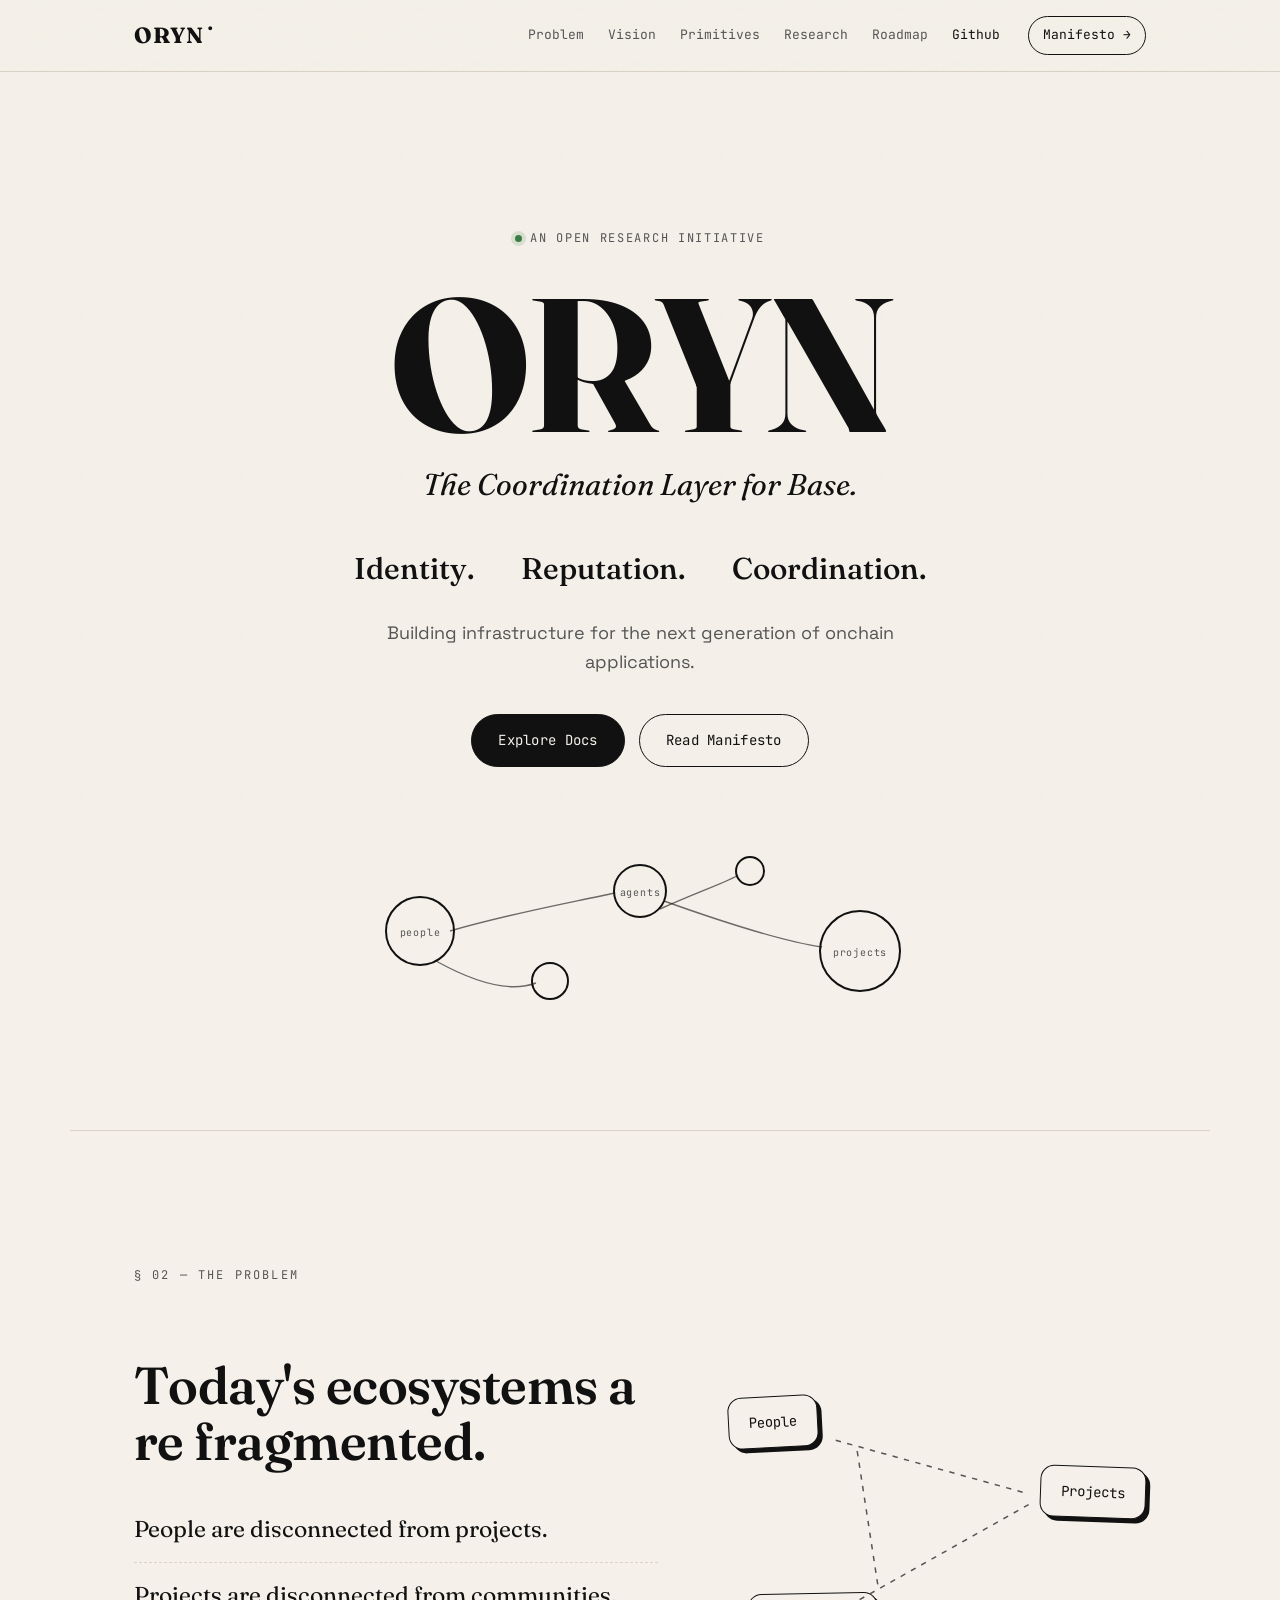
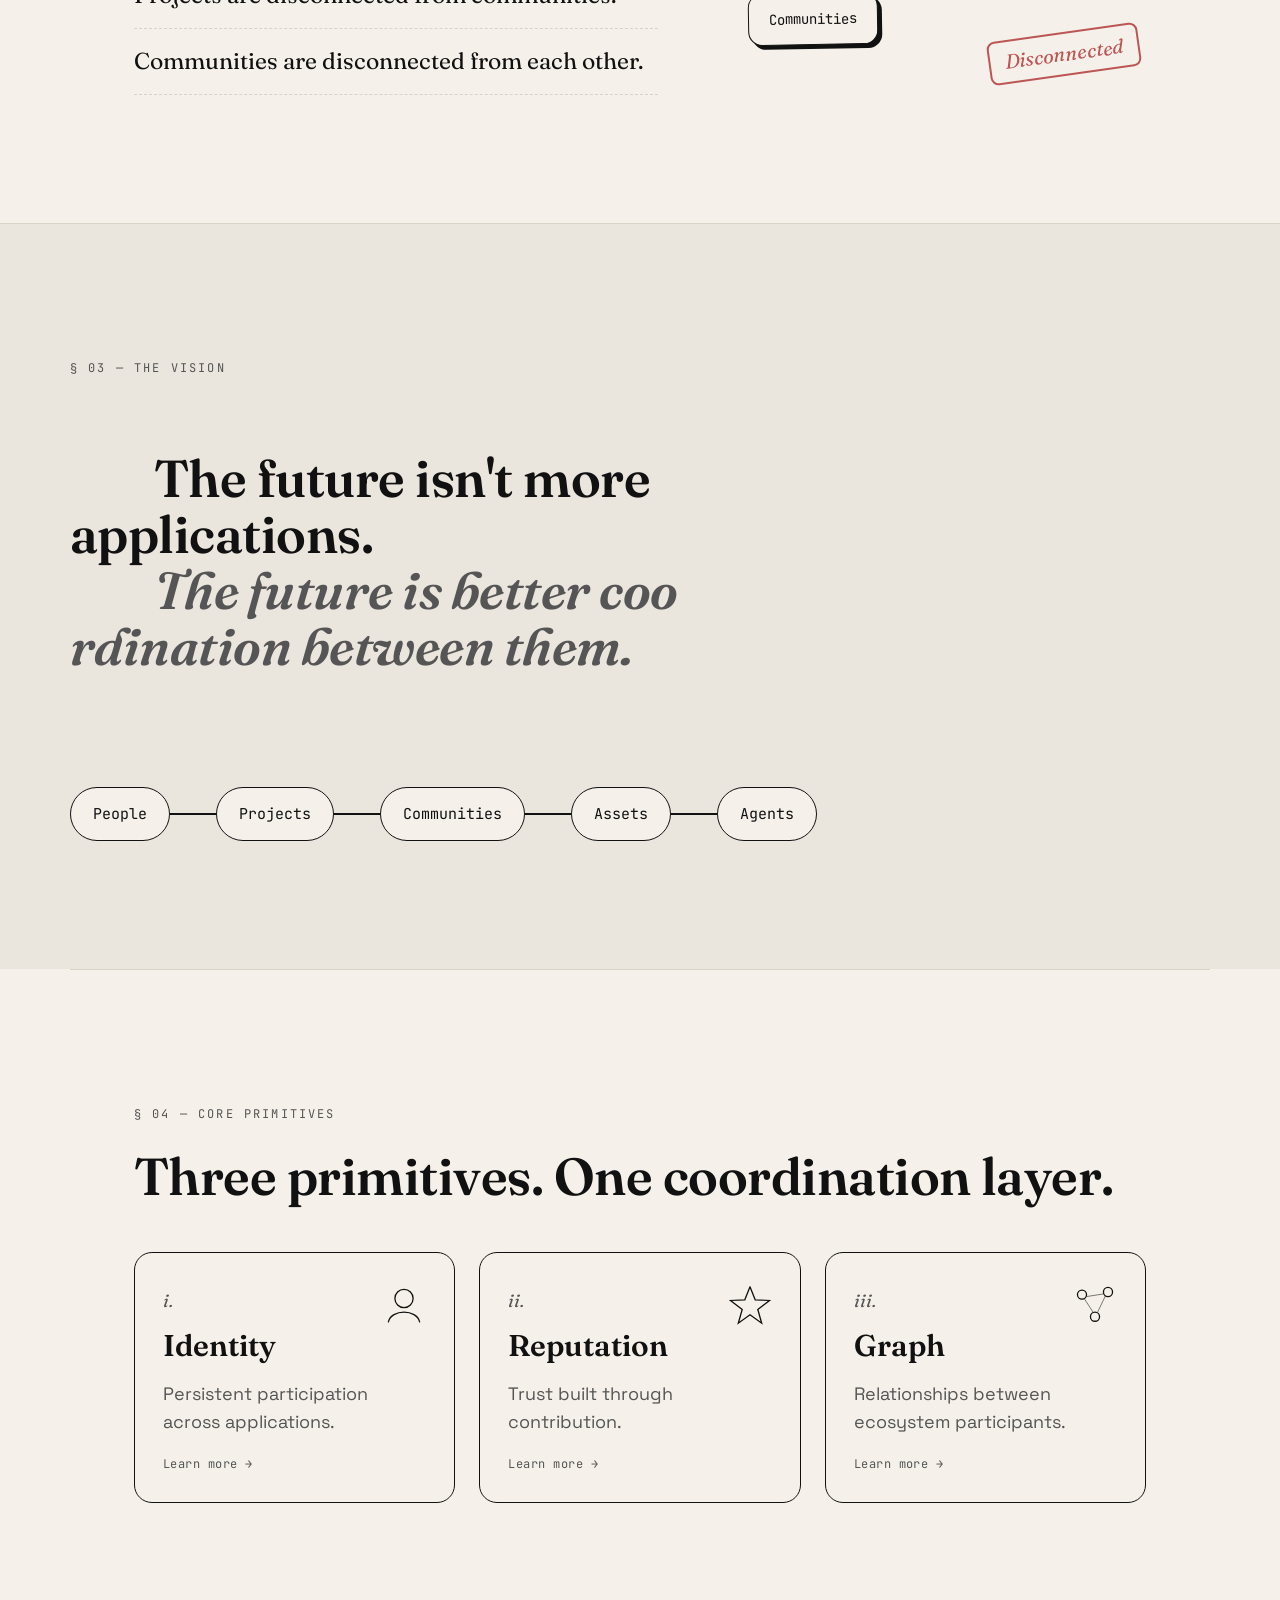
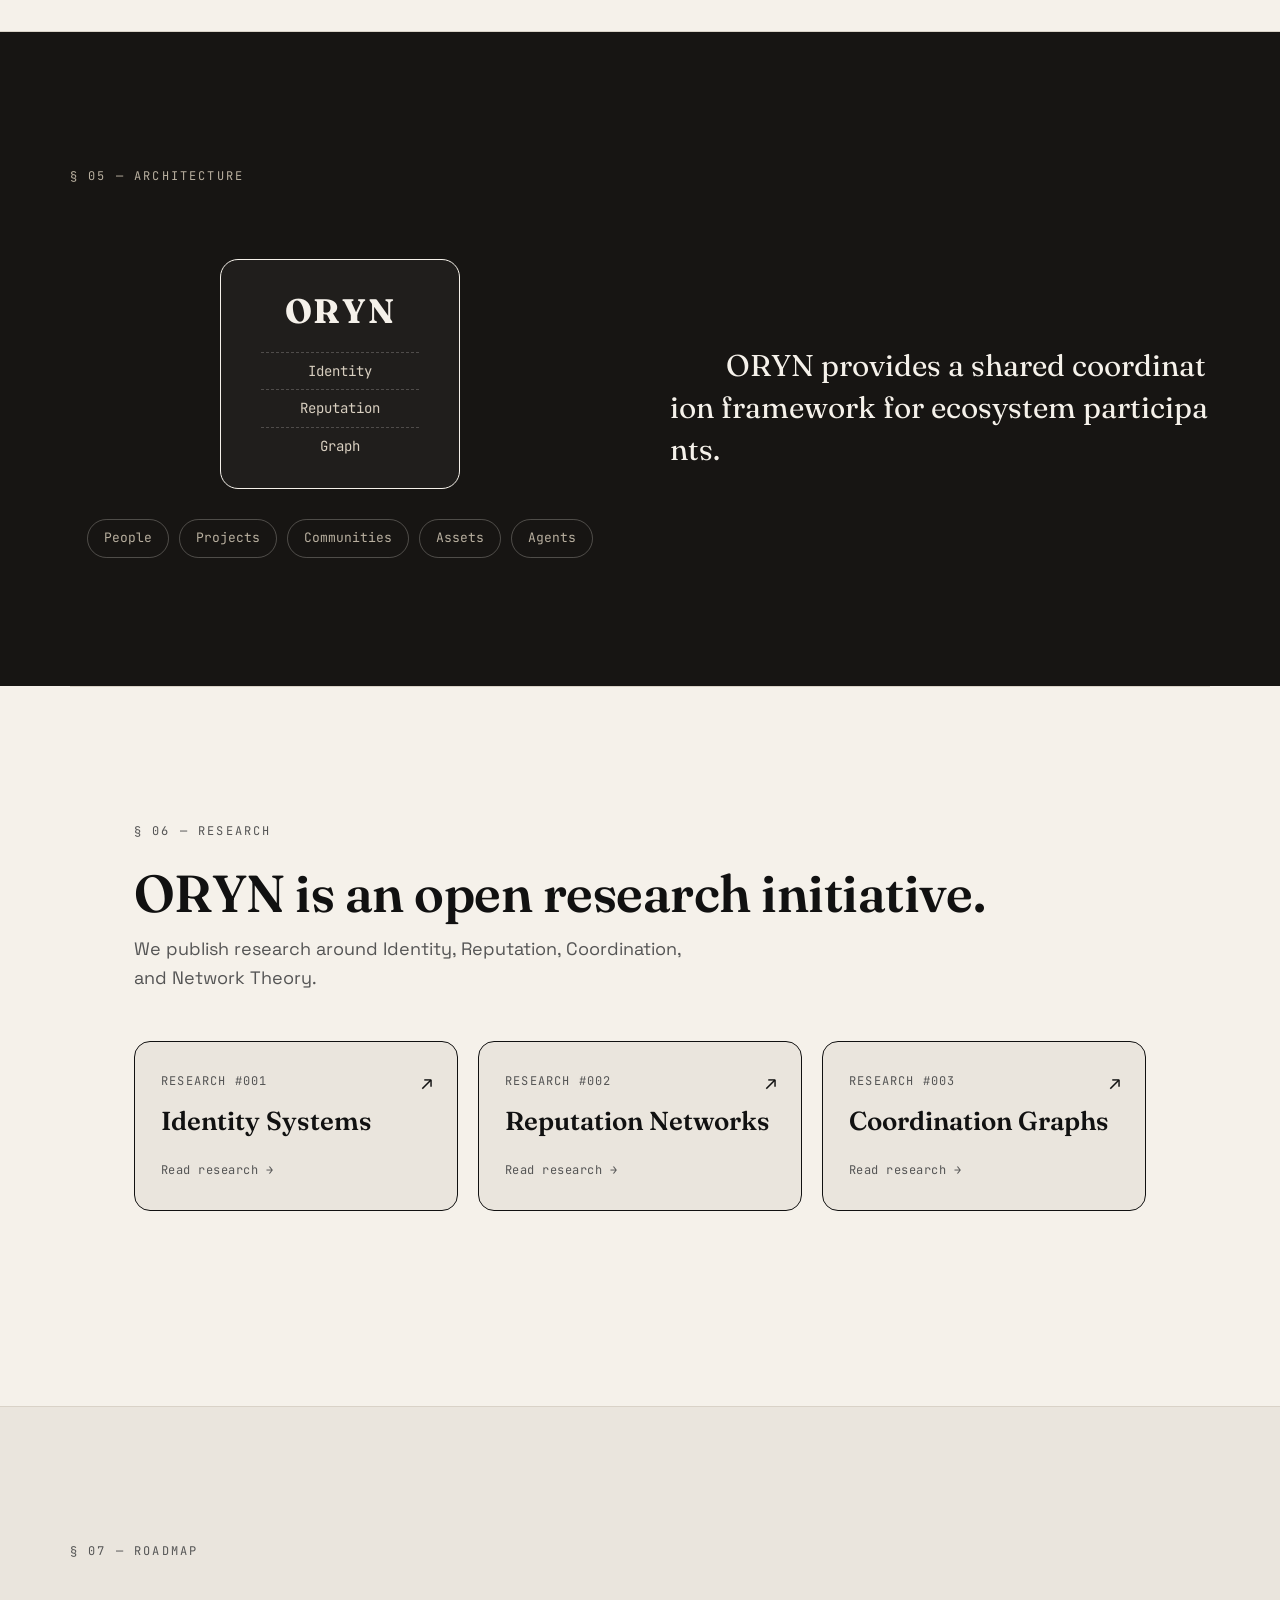
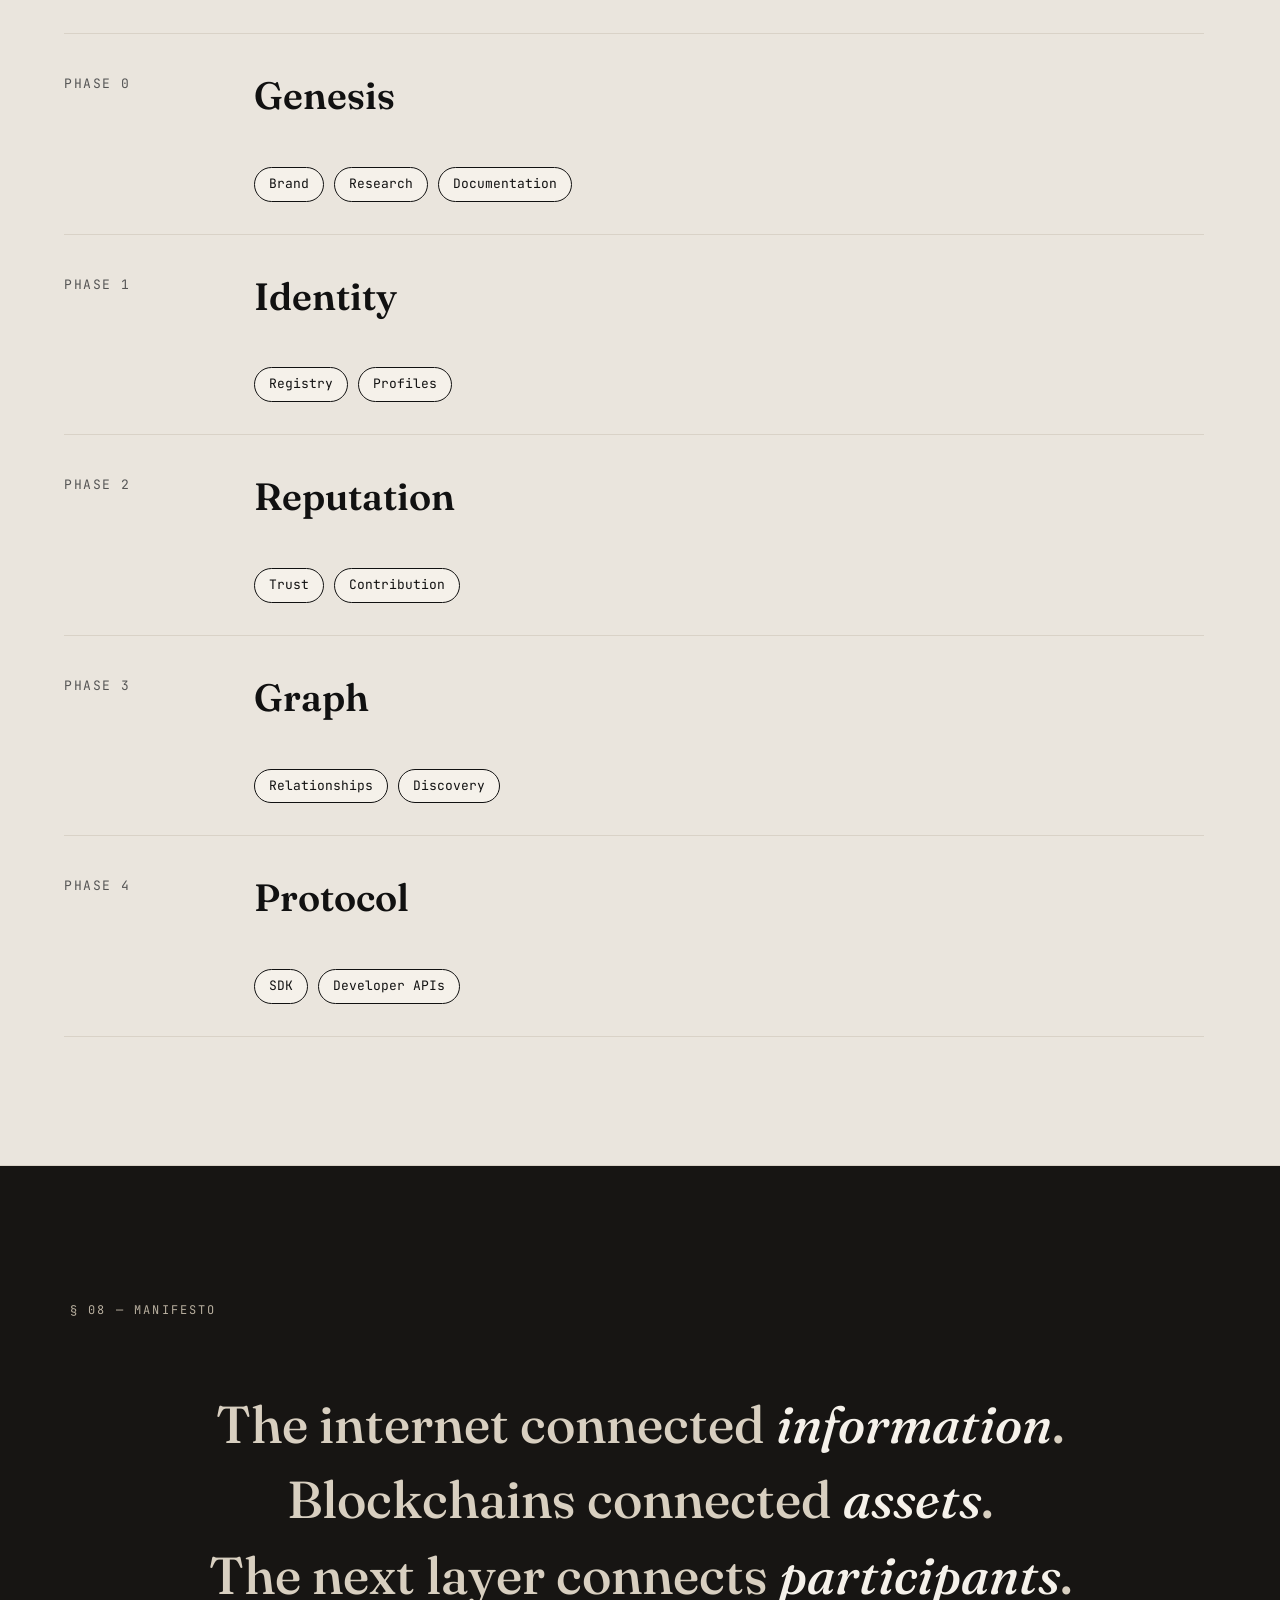
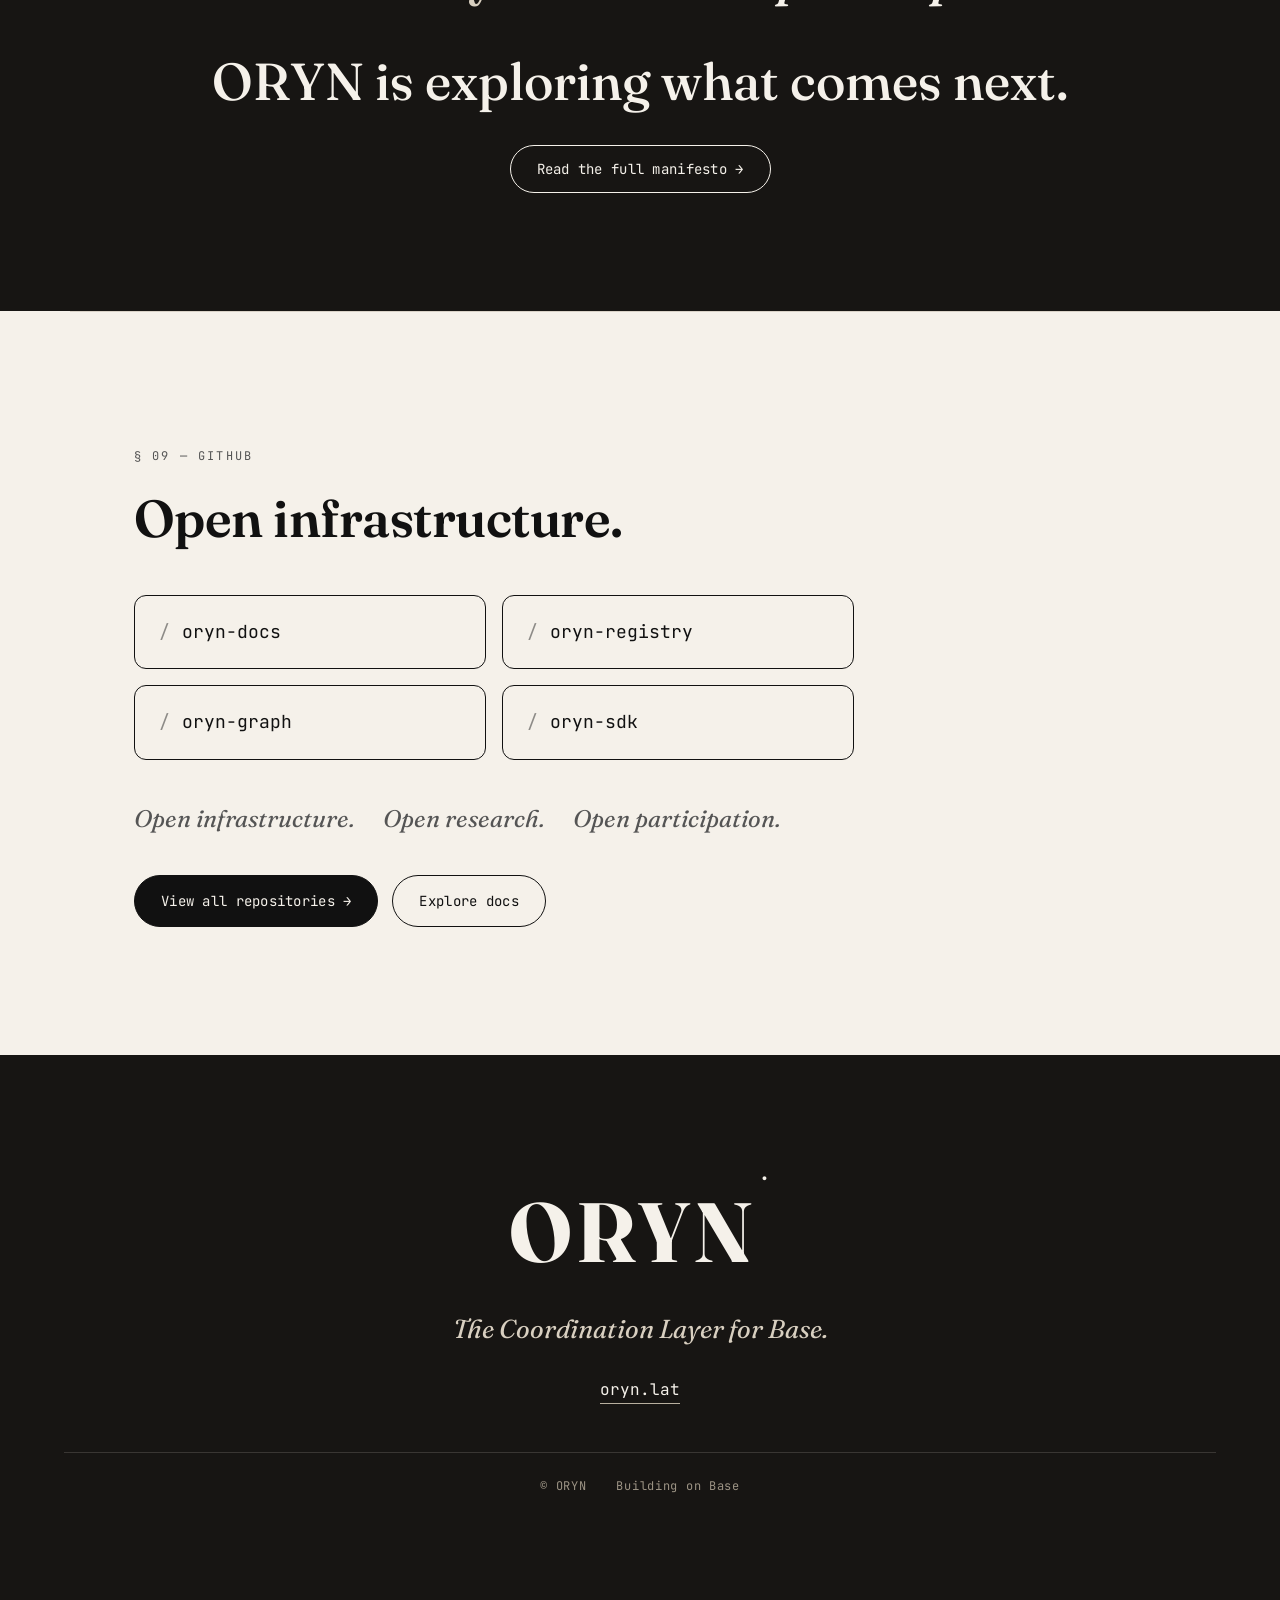
==== index.html @ b0a86731 "Initial commit: ORYN - The Coordination Layer for Base Co-Authored-By: Claude Opus 4.8 <noreply@anth" ====
<!DOCTYPE html>
<html lang="en">
<head>
<meta charset="UTF-8" />
<meta name="viewport" content="width=device-width, initial-scale=1.0" />
<title>ORYN — The Coordination Layer for Base</title>
<meta name="description" content="ORYN is building a coordination layer for Base. Identity. Reputation. Coordination." />
<link rel="preconnect" href="https://fonts.googleapis.com" />
<link rel="preconnect" href="https://fonts.gstatic.com" crossorigin />
<link href="https://fonts.googleapis.com/css2?family=Fraunces:opsz,wght@9..144,400;9..144,500;9..144,600;9..144,700&family=Space+Grotesk:wght@400;500;600&family=JetBrains+Mono:wght@400;500&display=swap" rel="stylesheet" />
<link rel="stylesheet" href="styles.css" />
</head>
<body>

<!-- Paper grain overlay -->
<div class="grain" aria-hidden="true"></div>

<!-- NAV -->
<header class="nav">
  <div class="nav__inner">
    <a href="#top" class="nav__logo">ORYN<span class="nav__dot">●</span></a>
    <nav class="nav__links">
      <a href="#problem">Problem</a>
      <a href="#vision">Vision</a>
      <a href="#primitives">Primitives</a>
      <a href="#research">Research</a>
      <a href="#roadmap">Roadmap</a>
      <a href="#github">Github</a>
    </nav>
    <a href="manifesto.html" class="nav__cta">Manifesto →</a>
  </div>
</header>

<main id="top">

  <!-- HERO -->
  <section class="hero">
    <div class="hero__tag">
      <span class="dot"></span> An open research initiative
    </div>
    <h1 class="hero__title">ORYN</h1>
    <p class="hero__sub">The Coordination Layer for Base.</p>

    <div class="hero__triplet">
      <span>Identity.</span>
      <span>Reputation.</span>
      <span>Coordination.</span>
    </div>

    <p class="hero__lead">
      Building infrastructure for the next generation of onchain applications.
    </p>

    <div class="hero__actions">
      <a href="docs.html" class="btn btn--solid">Explore Docs</a>
      <a href="manifesto.html" class="btn btn--ghost">Read Manifesto</a>
    </div>

    <div class="hero__sketch" aria-hidden="true">
      <svg viewBox="0 0 600 200" fill="none" xmlns="http://www.w3.org/2000/svg">
        <circle cx="80" cy="100" r="34" class="ink-stroke"/>
        <circle cx="300" cy="60" r="26" class="ink-stroke"/>
        <circle cx="520" cy="120" r="40" class="ink-stroke"/>
        <circle cx="210" cy="150" r="18" class="ink-stroke"/>
        <circle cx="410" cy="40" r="14" class="ink-stroke"/>
        <path d="M110 100 C 180 80, 240 70, 274 62" class="ink-line"/>
        <path d="M324 70 C 380 90, 440 110, 482 116" class="ink-line"/>
        <path d="M96 130 C 150 160, 180 158, 196 152" class="ink-line"/>
        <path d="M320 78 C 360 60, 390 50, 398 44" class="ink-line"/>
        <text x="80" y="105" class="sketch-label">people</text>
        <text x="300" y="65" class="sketch-label">agents</text>
        <text x="520" y="125" class="sketch-label">projects</text>
      </svg>
    </div>
  </section>

  <!-- SECTION 2 — PROBLEM -->
  <section class="band" id="problem">
    <div class="band__head">
      <span class="kicker">§ 02 — The Problem</span>
    </div>
    <div class="problem">
      <div class="problem__text">
        <h2 class="display">Today's ecosystems are fragmented.</h2>
        <ul class="discon">
          <li>People are disconnected from projects.</li>
          <li>Projects are disconnected from communities.</li>
          <li>Communities are disconnected from each other.</li>
        </ul>
      </div>
      <div class="problem__visual">
        <div class="float-node n1">People</div>
        <div class="float-node n2">Projects</div>
        <div class="float-node n3">Communities</div>
        <div class="float-stamp">Disconnected</div>
        <svg class="problem__dashes" viewBox="0 0 320 280" aria-hidden="true">
          <path d="M70 60 L 250 110" class="dash"/>
          <path d="M250 120 L 90 210" class="dash"/>
          <path d="M90 70 L 110 200" class="dash"/>
        </svg>
      </div>
    </div>
  </section>

  <!-- SECTION 3 — VISION -->
  <section class="band band--accent" id="vision">
    <div class="band__head">
      <span class="kicker">§ 03 — The Vision</span>
    </div>
    <div class="vision">
      <h2 class="display vision__lead">
        The future isn't more applications.<br/>
        <em>The future is better coordination between them.</em>
      </h2>
      <div class="chain" aria-label="People, Projects, Communities, Assets, Agents">
        <div class="chain__node">People</div>
        <div class="chain__bar"></div>
        <div class="chain__node">Projects</div>
        <div class="chain__bar"></div>
        <div class="chain__node">Communities</div>
        <div class="chain__bar"></div>
        <div class="chain__node">Assets</div>
        <div class="chain__bar"></div>
        <div class="chain__node">Agents</div>
      </div>
    </div>
  </section>

  <!-- SECTION 4 — CORE PRIMITIVES -->
  <section class="band" id="primitives">
    <div class="band__head">
      <span class="kicker">§ 04 — Core Primitives</span>
      <h2 class="display">Three primitives. One coordination layer.</h2>
    </div>
    <div class="prim-grid">
      <a class="prim" href="identity.html">
        <div class="prim__num">i.</div>
        <h3>Identity</h3>
        <p>Persistent participation across applications.</p>
        <span class="prim__more">Learn more →</span>
        <svg class="prim__icon" viewBox="0 0 80 80" aria-hidden="true">
          <circle cx="40" cy="30" r="14" class="ink-stroke"/>
          <path d="M16 66 C 20 46, 60 46, 64 66" class="ink-stroke"/>
        </svg>
      </a>
      <a class="prim" href="reputation.html">
        <div class="prim__num">ii.</div>
        <h3>Reputation</h3>
        <p>Trust built through contribution.</p>
        <span class="prim__more">Learn more →</span>
        <svg class="prim__icon" viewBox="0 0 80 80" aria-hidden="true">
          <path d="M40 12 L48 32 L70 33 L52 47 L58 68 L40 55 L22 68 L28 47 L10 33 L32 32 Z" class="ink-stroke"/>
        </svg>
      </a>
      <a class="prim" href="graph.html">
        <div class="prim__num">iii.</div>
        <h3>Graph</h3>
        <p>Relationships between ecosystem participants.</p>
        <span class="prim__more">Learn more →</span>
        <svg class="prim__icon" viewBox="0 0 80 80" aria-hidden="true">
          <circle cx="20" cy="24" r="7" class="ink-stroke"/>
          <circle cx="60" cy="20" r="7" class="ink-stroke"/>
          <circle cx="40" cy="58" r="7" class="ink-stroke"/>
          <path d="M27 27 L 53 23" class="ink-line"/>
          <path d="M24 31 L 37 51" class="ink-line"/>
          <path d="M56 26 L 44 51" class="ink-line"/>
        </svg>
      </a>
    </div>
  </section>

  <!-- SECTION 5 — ARCHITECTURE -->
  <section class="band band--dark" id="architecture">
    <div class="band__head">
      <span class="kicker kicker--light">§ 05 — Architecture</span>
    </div>
    <div class="arch">
      <div class="arch__diagram">
        <div class="arch__core">
          <span class="arch__core-label">ORYN</span>
          <ul>
            <li>Identity</li>
            <li>Reputation</li>
            <li>Graph</li>
          </ul>
        </div>
        <div class="arch__spokes">
          <span>People</span>
          <span>Projects</span>
          <span>Communities</span>
          <span>Assets</span>
          <span>Agents</span>
        </div>
      </div>
      <p class="arch__text">
        ORYN provides a shared coordination framework for ecosystem participants.
      </p>
    </div>
  </section>

  <!-- SECTION 6 — RESEARCH -->
  <section class="band" id="research">
    <div class="band__head">
      <span class="kicker">§ 06 — Research</span>
      <h2 class="display">ORYN is an open research initiative.</h2>
      <p class="band__intro">We publish research around Identity, Reputation, Coordination, and Network Theory.</p>
    </div>
    <div class="res-grid">
      <a class="res-card" href="research-001.html">
        <span class="res-card__id">Research #001</span>
        <h3>Identity Systems</h3>
        <span class="res-card__more">Read research →</span>
        <span class="res-card__arrow">↗</span>
      </a>
      <a class="res-card" href="research-002.html">
        <span class="res-card__id">Research #002</span>
        <h3>Reputation Networks</h3>
        <span class="res-card__more">Read research →</span>
        <span class="res-card__arrow">↗</span>
      </a>
      <a class="res-card" href="research-003.html">
        <span class="res-card__id">Research #003</span>
        <h3>Coordination Graphs</h3>
        <span class="res-card__more">Read research →</span>
        <span class="res-card__arrow">↗</span>
      </a>
    </div>
    <div class="res-tags">
      <span>Identity</span><span>Reputation</span><span>Coordination</span><span>Network Theory</span>
    </div>
  </section>

  <!-- SECTION 7 — ROADMAP -->
  <section class="band band--accent" id="roadmap">
    <div class="band__head">
      <span class="kicker">§ 07 — Roadmap</span>
    </div>
    <ol class="road">
      <li class="road__item">
        <div class="road__phase">Phase 0</div>
        <h3>Genesis</h3>
        <ul><li>Brand</li><li>Research</li><li>Documentation</li></ul>
      </li>
      <li class="road__item">
        <div class="road__phase">Phase 1</div>
        <h3>Identity</h3>
        <ul><li>Registry</li><li>Profiles</li></ul>
      </li>
      <li class="road__item">
        <div class="road__phase">Phase 2</div>
        <h3>Reputation</h3>
        <ul><li>Trust</li><li>Contribution</li></ul>
      </li>
      <li class="road__item">
        <div class="road__phase">Phase 3</div>
        <h3>Graph</h3>
        <ul><li>Relationships</li><li>Discovery</li></ul>
      </li>
      <li class="road__item">
        <div class="road__phase">Phase 4</div>
        <h3>Protocol</h3>
        <ul><li>SDK</li><li>Developer APIs</li></ul>
      </li>
    </ol>
  </section>

  <!-- SECTION 8 — MANIFESTO -->
  <section class="band band--dark manifesto" id="manifesto">
    <div class="band__head">
      <span class="kicker kicker--light">§ 08 — Manifesto</span>
    </div>
    <div class="manifesto__lines">
      <p>The internet connected <em>information</em>.</p>
      <p>Blockchains connected <em>assets</em>.</p>
      <p>The next layer connects <em>participants</em>.</p>
      <p class="manifesto__close">ORYN is exploring what comes next.</p>
    </div>
    <div style="text-align:center;margin-top:40px">
      <a href="manifesto.html" class="btn btn--ghost" style="border-color:var(--bg);color:var(--bg)">Read the full manifesto →</a>
    </div>
  </section>

  <!-- SECTION 9 — GITHUB -->
  <section class="band" id="github">
    <div class="band__head">
      <span class="kicker">§ 09 — Github</span>
      <h2 class="display">Open infrastructure.</h2>
    </div>
    <div class="repos">
      <a class="repo" href="github.html#oryn-docs"><span class="repo__icon">/</span> oryn-docs</a>
      <a class="repo" href="github.html#oryn-registry"><span class="repo__icon">/</span> oryn-registry</a>
      <a class="repo" href="github.html#oryn-graph"><span class="repo__icon">/</span> oryn-graph</a>
      <a class="repo" href="github.html#oryn-sdk"><span class="repo__icon">/</span> oryn-sdk</a>
    </div>
    <div class="repos__motto">
      <span>Open infrastructure.</span>
      <span>Open research.</span>
      <span>Open participation.</span>
    </div>
    <div style="margin-top:36px;display:flex;gap:14px;flex-wrap:wrap">
      <a href="github.html" class="btn btn--solid">View all repositories →</a>
      <a href="docs.html" class="btn btn--ghost">Explore docs</a>
    </div>
  </section>

</main>

<!-- SECTION 10 — FOOTER -->
<footer class="footer">
  <div class="footer__brand">ORYN<span class="nav__dot">●</span></div>
  <p class="footer__tag">The Coordination Layer for Base.</p>
  <a href="https://oryn.lat" class="footer__url">oryn.lat</a>
  <div class="footer__meta">
    <span>© ORYN</span>
    <span>Building on Base</span>
  </div>
</footer>

<script src="script.js"></script>
</body>
</html>
---- styles.css ----
/* ============================================================
   ORYN — The Coordination Layer for Base
   Style: research paper / magazine. Warm cream, ink black.
   ============================================================ */

:root{
  --bg:        #F5F1EA;
  --ink:       #111111;
  --muted:     #555555;
  --accent:    #EAE5DD;
  --line:      #D9D2C7;
  --paper-dark:#171513;

  --serif: "Fraunces", Georgia, serif;
  --sans:  "Space Grotesk", system-ui, sans-serif;
  --mono:  "JetBrains Mono", ui-monospace, monospace;

  --max: 1140px;
  --pad: clamp(20px, 5vw, 64px);
}

*,*::before,*::after{ box-sizing:border-box; }

html{ scroll-behavior:smooth; }

body{
  margin:0;
  background:var(--bg);
  color:var(--ink);
  font-family:var(--sans);
  font-size:18px;
  line-height:1.6;
  -webkit-font-smoothing:antialiased;
  overflow-x:hidden;
}

/* Paper grain */
.grain{
  position:fixed; inset:0; z-index:9999; pointer-events:none;
  opacity:.045; mix-blend-mode:multiply;
  background-image:url("data:image/svg+xml,%3Csvg xmlns='http://www.w3.org/2000/svg' width='160' height='160'%3E%3Cfilter id='n'%3E%3CfeTurbulence type='fractalNoise' baseFrequency='0.8' numOctaves='3'/%3E%3C/filter%3E%3Crect width='100%25' height='100%25' filter='url(%23n)'/%3E%3C/svg%3E");
}

a{ color:inherit; text-decoration:none; }
em{ font-style:italic; }

/* ---------- NAV ---------- */
.nav{
  position:sticky; top:0; z-index:100;
  background:rgba(245,241,234,.82);
  backdrop-filter:blur(10px);
  border-bottom:1px solid var(--line);
}
.nav__inner{
  max-width:var(--max); margin:0 auto;
  padding:16px var(--pad);
  display:flex; align-items:center; gap:28px;
}
.nav__logo{
  font-family:var(--serif); font-weight:700; font-size:22px;
  letter-spacing:.04em; display:flex; align-items:center; gap:4px;
}
.nav__dot{ font-size:9px; transform:translateY(-7px); color:var(--ink); }
.nav__links{
  display:flex; gap:24px; margin-left:auto;
  font-family:var(--mono); font-size:13px; color:var(--muted);
}
.nav__links a{ position:relative; }
.nav__links a:hover{ color:var(--ink); }
.nav__links a::after{
  content:""; position:absolute; left:0; bottom:-4px; width:0; height:1px;
  background:var(--ink); transition:width .25s ease;
}
.nav__links a:hover::after{ width:100%; }
.nav__cta{
  font-family:var(--mono); font-size:13px;
  border:1px solid var(--ink); padding:8px 14px; border-radius:999px;
  transition:background .2s, color .2s;
}
.nav__cta:hover{ background:var(--ink); color:var(--bg); }

/* ---------- Shared ---------- */
.band{
  max-width:var(--max); margin:0 auto;
  padding:clamp(64px,10vw,128px) var(--pad);
  border-top:1px solid var(--line);
}
.band:first-of-type{ border-top:none; }
.band--accent{ background:var(--accent); max-width:none; }
.band--accent > *{ max-width:var(--max); margin-inline:auto; }
.band--dark{
  background:var(--paper-dark); color:var(--bg); max-width:none;
}
.band--dark > *{ max-width:var(--max); margin-inline:auto; }

.kicker{
  font-family:var(--mono); font-size:12px; letter-spacing:.18em;
  text-transform:uppercase; color:var(--muted);
  display:inline-block; margin-bottom:24px;
}
.kicker--light{ color:#b8af9f; }

.display{
  font-family:var(--serif); font-weight:600;
  font-size:clamp(28px,4.6vw,52px); line-height:1.08;
  letter-spacing:-.01em; margin:0 0 8px;
}
.band__intro{ color:var(--muted); max-width:46ch; margin-top:14px; }
.band__head{ margin-bottom:48px; }

/* Reveal on scroll */
[data-reveal]{ opacity:0; transform:translateY(22px); transition:opacity .7s ease, transform .7s ease; }
[data-reveal].in{ opacity:1; transform:none; }

/* ---- Handwrite: draw text char by char, left → right ---- */
.handwrite .char{
  display:inline-block; white-space:pre;
  opacity:0; filter:blur(4px);
  transform:translateY(.16em) scaleX(.82);
  transform-origin:left center;
}
.handwrite.in .char{
  animation:writeIn .44s cubic-bezier(.2,.7,.3,1) forwards;
  animation-delay:calc(var(--i) * 0.032s);
}
@keyframes writeIn{
  to{ opacity:1; filter:blur(0); transform:none; }
}

/* ---- Draw SVG ink strokes as if sketched by hand ---- */
.draw-stroke{
  stroke-dasharray:1; stroke-dashoffset:1;
  transition:stroke-dashoffset 1.3s ease;
}
.in .draw-stroke,
.hero__sketch.in .draw-stroke,
.prim.in .draw-stroke{ stroke-dashoffset:0; }
/* stagger strokes inside a group for a sketching cadence */
.in .draw-stroke:nth-of-type(2){ transition-delay:.18s; }
.in .draw-stroke:nth-of-type(3){ transition-delay:.36s; }
.in .draw-stroke:nth-of-type(4){ transition-delay:.54s; }
.in .draw-stroke:nth-of-type(5){ transition-delay:.72s; }

@media (prefers-reduced-motion: reduce){
  .handwrite .char{ opacity:1; clip-path:none; filter:none; transform:none; }
  .draw-stroke{ stroke-dashoffset:0; }
}

/* ---------- HERO ---------- */
.hero{
  max-width:var(--max); margin:0 auto;
  padding:clamp(70px,12vw,150px) var(--pad) clamp(50px,8vw,90px);
  text-align:center;
}
.hero__tag{
  font-family:var(--mono); font-size:12px; letter-spacing:.14em;
  color:var(--muted); text-transform:uppercase;
  display:inline-flex; align-items:center; gap:8px; margin-bottom:30px;
}
.hero__tag .dot{
  width:7px; height:7px; border-radius:50%; background:#3a7d44;
  box-shadow:0 0 0 4px rgba(58,125,68,.15);
  animation:pulse 2.4s ease-in-out infinite;
}
@keyframes pulse{ 50%{ box-shadow:0 0 0 8px rgba(58,125,68,0);} }

.hero__title{
  font-family:var(--serif); font-weight:700;
  font-size:clamp(72px,17vw,190px); line-height:.9;
  letter-spacing:-.03em; margin:0;
}
.hero__sub{
  font-family:var(--serif); font-style:italic;
  font-size:clamp(20px,3vw,30px); margin:12px 0 0; color:var(--ink);
}
.hero__triplet{
  display:flex; justify-content:center; gap:clamp(14px,4vw,46px);
  flex-wrap:wrap; margin:36px 0 26px;
  font-family:var(--serif); font-size:clamp(20px,2.6vw,30px); font-weight:500;
}
.hero__triplet span{ position:relative; }
.hero__lead{
  color:var(--muted); max-width:48ch; margin:0 auto 38px;
}
.hero__actions{ display:flex; gap:14px; justify-content:center; flex-wrap:wrap; }

.btn{
  font-family:var(--mono); font-size:14px; letter-spacing:.02em;
  padding:14px 26px; border-radius:999px; border:1px solid var(--ink);
  transition:transform .15s ease, background .2s, color .2s;
}
.btn:hover{ transform:translateY(-2px); }
.btn--solid{ background:var(--ink); color:var(--bg); }
.btn--solid:hover{ background:#000; }
.btn--ghost:hover{ background:var(--ink); color:var(--bg); }

.hero__sketch{ margin-top:64px; }
.hero__sketch svg{ width:min(600px,92%); height:auto; }

/* Hand-drawn ink */
.ink-stroke{ stroke:var(--ink); stroke-width:2; fill:none; stroke-linecap:round; }
.ink-line{ stroke:var(--ink); stroke-width:1.4; fill:none; stroke-dasharray:4 5; opacity:.6; }
.sketch-label{
  font-family:var(--mono); font-size:10px; fill:var(--muted);
  text-anchor:middle; letter-spacing:.08em;
}

/* ---------- PROBLEM ---------- */
.problem{ display:grid; grid-template-columns:1.1fr .9fr; gap:60px; align-items:center; }
.discon{ list-style:none; padding:0; margin:28px 0 0; }
.discon li{
  font-family:var(--serif); font-size:clamp(18px,2vw,23px);
  padding:14px 0; border-bottom:1px dashed var(--line); color:var(--ink);
}
.problem__visual{ position:relative; height:300px; }
.float-node{
  position:absolute; font-family:var(--mono); font-size:14px;
  padding:14px 20px; background:var(--bg); border:1.5px solid var(--ink);
  border-radius:14px; box-shadow:4px 4px 0 var(--ink);
}
.problem__visual .n1{ top:20px; left:10px; transform:rotate(-3deg); }
.problem__visual .n2{ top:90px; right:0; transform:rotate(2deg); }
.problem__visual .n3{ bottom:30px; left:30px; transform:rotate(-1deg); }
.float-stamp{
  position:absolute; bottom:0; right:6px;
  font-family:var(--serif); font-style:italic; font-size:20px;
  color:#b23b3b; border:2px solid #b23b3b; border-radius:8px;
  padding:4px 14px; transform:rotate(-8deg); opacity:.85;
}
.problem__dashes{ position:absolute; inset:0; width:100%; height:100%; }
.dash{ stroke:var(--muted); stroke-width:1.4; stroke-dasharray:5 6; fill:none; }

/* ---------- VISION ---------- */
.vision__lead{ max-width:18ch; }
.vision__lead em{ color:var(--muted); }
.chain{
  display:flex; align-items:center; flex-wrap:wrap; gap:0;
  margin-top:56px; justify-content:flex-start;
}
.chain__node{
  font-family:var(--mono); font-size:15px;
  padding:14px 22px; border:1.5px solid var(--ink); border-radius:999px;
  background:var(--bg);
}
.chain__bar{ width:46px; height:2px; background:var(--ink); }
@media(max-width:640px){
  .chain{ flex-direction:column; align-items:flex-start; }
  .chain__bar{ width:2px; height:26px; margin-left:30px; }
}

/* ---------- PRIMITIVES ---------- */
.prim-grid{ display:grid; grid-template-columns:repeat(3,1fr); gap:24px; }
.prim{
  position:relative; padding:34px 28px 28px;
  border:1.5px solid var(--ink); border-radius:18px; background:var(--bg);
  transition:transform .2s ease, box-shadow .2s ease;
  min-height:240px;
}
.prim:hover{ transform:translateY(-4px); box-shadow:6px 8px 0 var(--ink); }
.prim__num{ font-family:var(--serif); font-style:italic; color:var(--muted); font-size:18px; }
.prim h3{ font-family:var(--serif); font-size:30px; font-weight:600; margin:6px 0 10px; }
.prim p{ color:var(--muted); margin:0; max-width:24ch; }
.prim__icon{ position:absolute; top:26px; right:24px; width:52px; height:52px; }

/* ---------- ARCHITECTURE ---------- */
.arch{ display:grid; grid-template-columns:1fr 1fr; gap:60px; align-items:center; }
.arch__diagram{ display:flex; flex-direction:column; align-items:center; gap:30px; }
.arch__core{
  border:1.5px solid var(--bg); border-radius:18px;
  padding:24px 40px; text-align:center; min-width:240px;
  background:rgba(245,241,234,.04);
}
.arch__core-label{
  font-family:var(--serif); font-size:34px; font-weight:700;
  letter-spacing:.05em; display:block; margin-bottom:14px;
}
.arch__core ul{ list-style:none; margin:0; padding:0; }
.arch__core li{
  font-family:var(--mono); font-size:14px; padding:7px 0;
  border-top:1px dashed rgba(245,241,234,.22); color:#d8cfc0;
}
.arch__spokes{ display:flex; flex-wrap:wrap; gap:10px; justify-content:center; }
.arch__spokes span{
  font-family:var(--mono); font-size:13px; color:#b8af9f;
  border:1px solid rgba(245,241,234,.25); border-radius:999px; padding:8px 16px;
}
.arch__text{ font-family:var(--serif); font-size:clamp(22px,2.6vw,30px); line-height:1.4; color:var(--bg); }

/* ---------- RESEARCH ---------- */
.res-grid{ display:grid; grid-template-columns:repeat(3,1fr); gap:20px; }
.res-card{
  position:relative; padding:30px 26px; border:1.5px solid var(--ink);
  border-radius:16px; background:var(--accent);
  transition:transform .2s, box-shadow .2s; cursor:pointer;
  min-height:170px; display:flex; flex-direction:column;
}
.res-card:hover{ transform:translateY(-4px); box-shadow:6px 8px 0 var(--ink); }
.res-card__id{ font-family:var(--mono); font-size:12px; letter-spacing:.1em; color:var(--muted); text-transform:uppercase; }
.res-card h3{ font-family:var(--serif); font-size:26px; font-weight:600; margin:auto 0 0; }
.res-card__arrow{ position:absolute; top:24px; right:24px; font-size:20px; }
.res-tags{ display:flex; flex-wrap:wrap; gap:10px; margin-top:30px; }
.res-tags span{
  font-family:var(--mono); font-size:13px; color:var(--muted);
  border:1px solid var(--line); border-radius:999px; padding:7px 16px;
}

/* ---------- ROADMAP ---------- */
.road{ list-style:none; margin:0; padding:0; display:grid; gap:0; counter-reset:r; }
.road__item{
  display:grid; grid-template-columns:160px 1fr; gap:30px; align-items:start;
  padding:32px 0; border-top:1px solid var(--line);
}
.road__item:last-child{ border-bottom:1px solid var(--line); }
.road__phase{
  font-family:var(--mono); font-size:13px; letter-spacing:.12em; text-transform:uppercase;
  color:var(--muted); padding-top:8px;
}
.road__item h3{ font-family:var(--serif); font-size:clamp(26px,3vw,38px); font-weight:600; margin:0; }
.road__item ul{ grid-column:2; margin:10px 0 0; padding:0; list-style:none; display:flex; flex-wrap:wrap; gap:10px; }
.road__item ul li{
  font-family:var(--mono); font-size:13px; color:var(--ink);
  background:var(--bg); border:1px solid var(--ink); border-radius:999px; padding:6px 14px;
}

/* ---------- MANIFESTO ---------- */
.manifesto__lines{ text-align:center; }
.manifesto__lines p{
  font-family:var(--serif); font-weight:500;
  font-size:clamp(26px,4.4vw,52px); line-height:1.25; margin:.2em 0; color:#d8cfc0;
}
.manifesto__lines em{ color:var(--bg); font-style:italic; }
.manifesto__close{ margin-top:.8em !important; color:var(--bg) !important; }

/* ---------- GITHUB ---------- */
.repos{ display:grid; grid-template-columns:repeat(2,1fr); gap:16px; max-width:720px; }
.repo{
  font-family:var(--mono); font-size:18px;
  border:1.5px solid var(--ink); border-radius:12px; padding:22px 24px;
  display:flex; align-items:center; gap:12px; background:var(--bg);
  transition:background .2s, color .2s, transform .15s;
}
.repo__icon{ opacity:.45; }
.repo:hover{ background:var(--ink); color:var(--bg); transform:translateX(4px); }
.repos__motto{
  display:flex; gap:28px; flex-wrap:wrap; margin-top:40px;
  font-family:var(--serif); font-style:italic; font-size:clamp(18px,2.2vw,24px); color:var(--muted);
}

/* ---------- FOOTER ---------- */
.footer{
  background:var(--paper-dark); color:var(--bg);
  padding:clamp(60px,9vw,110px) var(--pad);
  text-align:center;
}
.footer__brand{
  font-family:var(--serif); font-weight:700; font-size:clamp(40px,8vw,84px);
  letter-spacing:.04em; display:inline-flex; gap:6px; align-items:flex-start;
}
.footer__brand .nav__dot{ color:var(--bg); transform:translateY(6px); }
.footer__tag{ font-family:var(--serif); font-style:italic; font-size:clamp(18px,2.4vw,26px); margin:10px 0 24px; color:#d8cfc0; }
.footer__url{
  font-family:var(--mono); font-size:16px; border-bottom:1px solid #b8af9f;
  padding-bottom:3px; transition:color .2s, border-color .2s;
}
.footer__url:hover{ color:#fff; border-color:#fff; }
.footer__meta{
  display:flex; justify-content:center; gap:30px; flex-wrap:wrap;
  margin-top:48px; padding-top:24px; border-top:1px solid rgba(245,241,234,.15);
  font-family:var(--mono); font-size:12px; color:#9c9384; letter-spacing:.06em;
}

/* ---------- RESPONSIVE ---------- */
@media(max-width:860px){
  .nav__links{ display:none; }
  .problem{ grid-template-columns:1fr; gap:40px; }
  .prim-grid{ grid-template-columns:1fr; }
  .res-grid{ grid-template-columns:1fr; }
  .arch{ grid-template-columns:1fr; gap:40px; }
  .repos{ grid-template-columns:1fr; }
  .road__item{ grid-template-columns:1fr; gap:6px; }
  .road__item ul{ grid-column:1; }
}

/* ============================================================
   SUBPAGES (docs, manifesto, primitives, research, github)
   ============================================================ */

/* clickable cards from the home page */
.prim, .res-card{ text-decoration:none; color:inherit; display:flex; flex-direction:column; }
.prim__more, .res-card__more{
  font-family:var(--mono); font-size:12px; letter-spacing:.04em;
  color:var(--muted); margin-top:18px;
}
.prim:hover .prim__more, .res-card:hover .res-card__more{ color:var(--ink); }

.page{ max-width:860px; margin:0 auto; padding:0 var(--pad); }
.page--wide{ max-width:1140px; }

/* page header */
.phead{ padding:clamp(56px,9vw,110px) 0 clamp(34px,5vw,56px); border-bottom:1px solid var(--line); }
.breadcrumb{
  font-family:var(--mono); font-size:12px; letter-spacing:.14em; text-transform:uppercase;
  color:var(--muted); margin-bottom:26px; display:flex; gap:8px; align-items:center;
}
.breadcrumb a:hover{ color:var(--ink); }
.phead__title{
  font-family:var(--serif); font-weight:700; letter-spacing:-.01em;
  font-size:clamp(40px,7vw,76px); line-height:1.02; margin:0 0 18px;
}
.phead__lead{ font-family:var(--serif); font-size:clamp(19px,2.3vw,26px); color:var(--muted); line-height:1.45; max-width:60ch; margin:0; }
.phead__meta{
  display:flex; flex-wrap:wrap; gap:10px; margin-top:26px;
}
.phead__meta span{
  font-family:var(--mono); font-size:12px; color:var(--muted);
  border:1px solid var(--line); border-radius:999px; padding:6px 14px;
}

/* prose */
.prose{ padding:clamp(40px,6vw,68px) 0 clamp(56px,8vw,96px); }
.prose h2{
  font-family:var(--serif); font-weight:600; font-size:clamp(26px,3.4vw,38px);
  line-height:1.12; margin:2.2em 0 .5em; letter-spacing:-.01em;
}
.prose h2:first-child{ margin-top:0; }
.prose h3{ font-family:var(--serif); font-weight:600; font-size:clamp(20px,2.4vw,26px); margin:1.8em 0 .4em; }
.prose p{ font-size:18px; line-height:1.7; color:#2c2926; margin:0 0 1.1em; }
.prose strong{ font-weight:600; color:var(--ink); }
.prose a.inline{ border-bottom:1px solid var(--muted); }
.prose a.inline:hover{ border-color:var(--ink); }
.prose ul, .prose ol{ margin:0 0 1.3em; padding-left:1.3em; }
.prose li{ font-size:18px; line-height:1.65; color:#2c2926; margin:.4em 0; }
.prose ul{ list-style:none; padding-left:0; }
.prose ul li{ position:relative; padding-left:1.4em; }
.prose ul li::before{ content:"—"; position:absolute; left:0; color:var(--muted); }
.lede{ font-family:var(--serif); font-size:clamp(20px,2.4vw,27px) !important; line-height:1.5 !important; color:var(--ink) !important; }

/* callout / note box */
.note{
  border:1.5px solid var(--ink); border-radius:16px; padding:24px 26px; margin:1.8em 0;
  background:var(--accent); box-shadow:5px 6px 0 var(--ink);
}
.note__k{ font-family:var(--mono); font-size:12px; letter-spacing:.12em; text-transform:uppercase; color:var(--muted); display:block; margin-bottom:8px; }
.note p:last-child{ margin-bottom:0; }

/* code-ish block */
.codeblock{
  font-family:var(--mono); font-size:14px; line-height:1.7;
  background:var(--paper-dark); color:#e9e2d4; border-radius:14px;
  padding:22px 24px; margin:1.6em 0; overflow-x:auto; white-space:pre;
}
.codeblock .c{ color:#9c9384; }
.codeblock .k{ color:#9ec7a4; }

/* spec / key-value table */
.spec{ width:100%; border-collapse:collapse; margin:1.6em 0; font-size:16px; }
.spec th, .spec td{ text-align:left; padding:14px 12px; border-bottom:1px solid var(--line); vertical-align:top; }
.spec th{ font-family:var(--mono); font-size:12px; letter-spacing:.06em; text-transform:uppercase; color:var(--muted); font-weight:500; white-space:nowrap; width:200px; }
.spec td{ font-size:17px; line-height:1.55; }

/* feature grid inside pages */
.fgrid{ display:grid; grid-template-columns:repeat(2,1fr); gap:18px; margin:1.8em 0; }
.fgrid .f{ border:1.5px solid var(--ink); border-radius:14px; padding:24px; }
.fgrid .f h4{ font-family:var(--serif); font-size:21px; font-weight:600; margin:0 0 8px; }
.fgrid .f p{ font-size:16px; margin:0; color:var(--muted); }
.fgrid .f .n{ font-family:var(--mono); font-size:12px; color:var(--muted); }

/* numbered steps */
.steps{ counter-reset:s; list-style:none; padding:0; margin:1.6em 0; }
.steps li{ position:relative; padding:0 0 1.6em 56px; }
.steps li::before{
  counter-increment:s; content:counter(s);
  position:absolute; left:0; top:-2px; width:38px; height:38px;
  display:grid; place-items:center; border:1.5px solid var(--ink); border-radius:50%;
  font-family:var(--mono); font-size:15px;
}
.steps li:not(:last-child)::after{
  content:""; position:absolute; left:18px; top:38px; bottom:6px; width:1.5px; background:var(--line);
}
.steps h4{ font-family:var(--serif); font-size:20px; margin:6px 0 6px; }
.steps p{ margin:0; color:var(--muted); font-size:16px; }

/* related / next links */
.related{ border-top:1px solid var(--line); padding:clamp(40px,6vw,64px) 0; }
.related h2{ font-family:var(--mono); font-size:13px; letter-spacing:.14em; text-transform:uppercase; color:var(--muted); margin:0 0 22px; }
.related__grid{ display:grid; grid-template-columns:repeat(3,1fr); gap:16px; }
.rcard{
  border:1.5px solid var(--ink); border-radius:14px; padding:22px;
  transition:transform .15s, box-shadow .2s; display:block;
}
.rcard:hover{ transform:translateY(-3px); box-shadow:5px 6px 0 var(--ink); }
.rcard .k{ font-family:var(--mono); font-size:11px; letter-spacing:.1em; text-transform:uppercase; color:var(--muted); }
.rcard h3{ font-family:var(--serif); font-size:22px; font-weight:600; margin:6px 0 4px; }
.rcard p{ font-size:14px; color:var(--muted); margin:0; }

@media(max-width:860px){
  .fgrid{ grid-template-columns:1fr; }
  .related__grid{ grid-template-columns:1fr; }
  .spec th{ width:auto; display:block; padding-bottom:2px; }
  .spec td{ display:block; padding-top:2px; padding-bottom:16px; }
  .spec tr{ display:block; border-bottom:1px solid var(--line); }
  .spec th, .spec td{ border:none; }
}
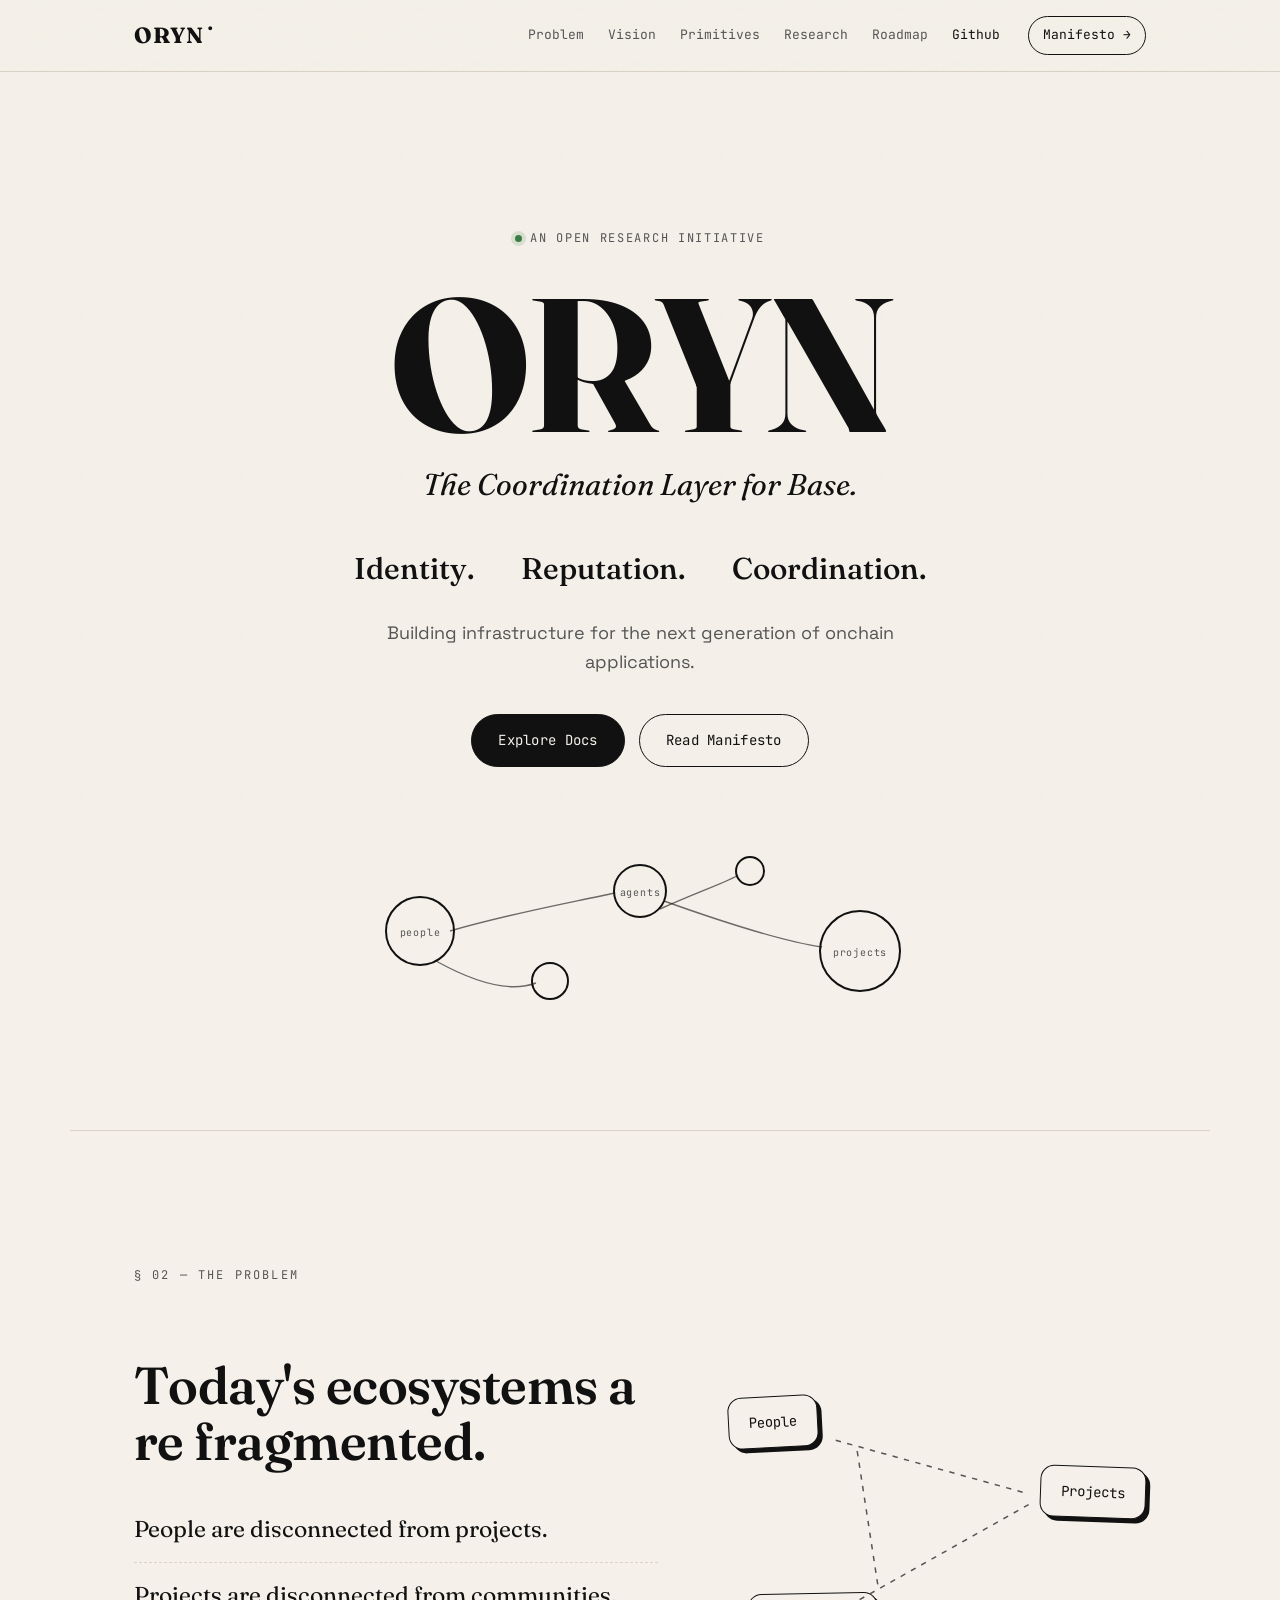
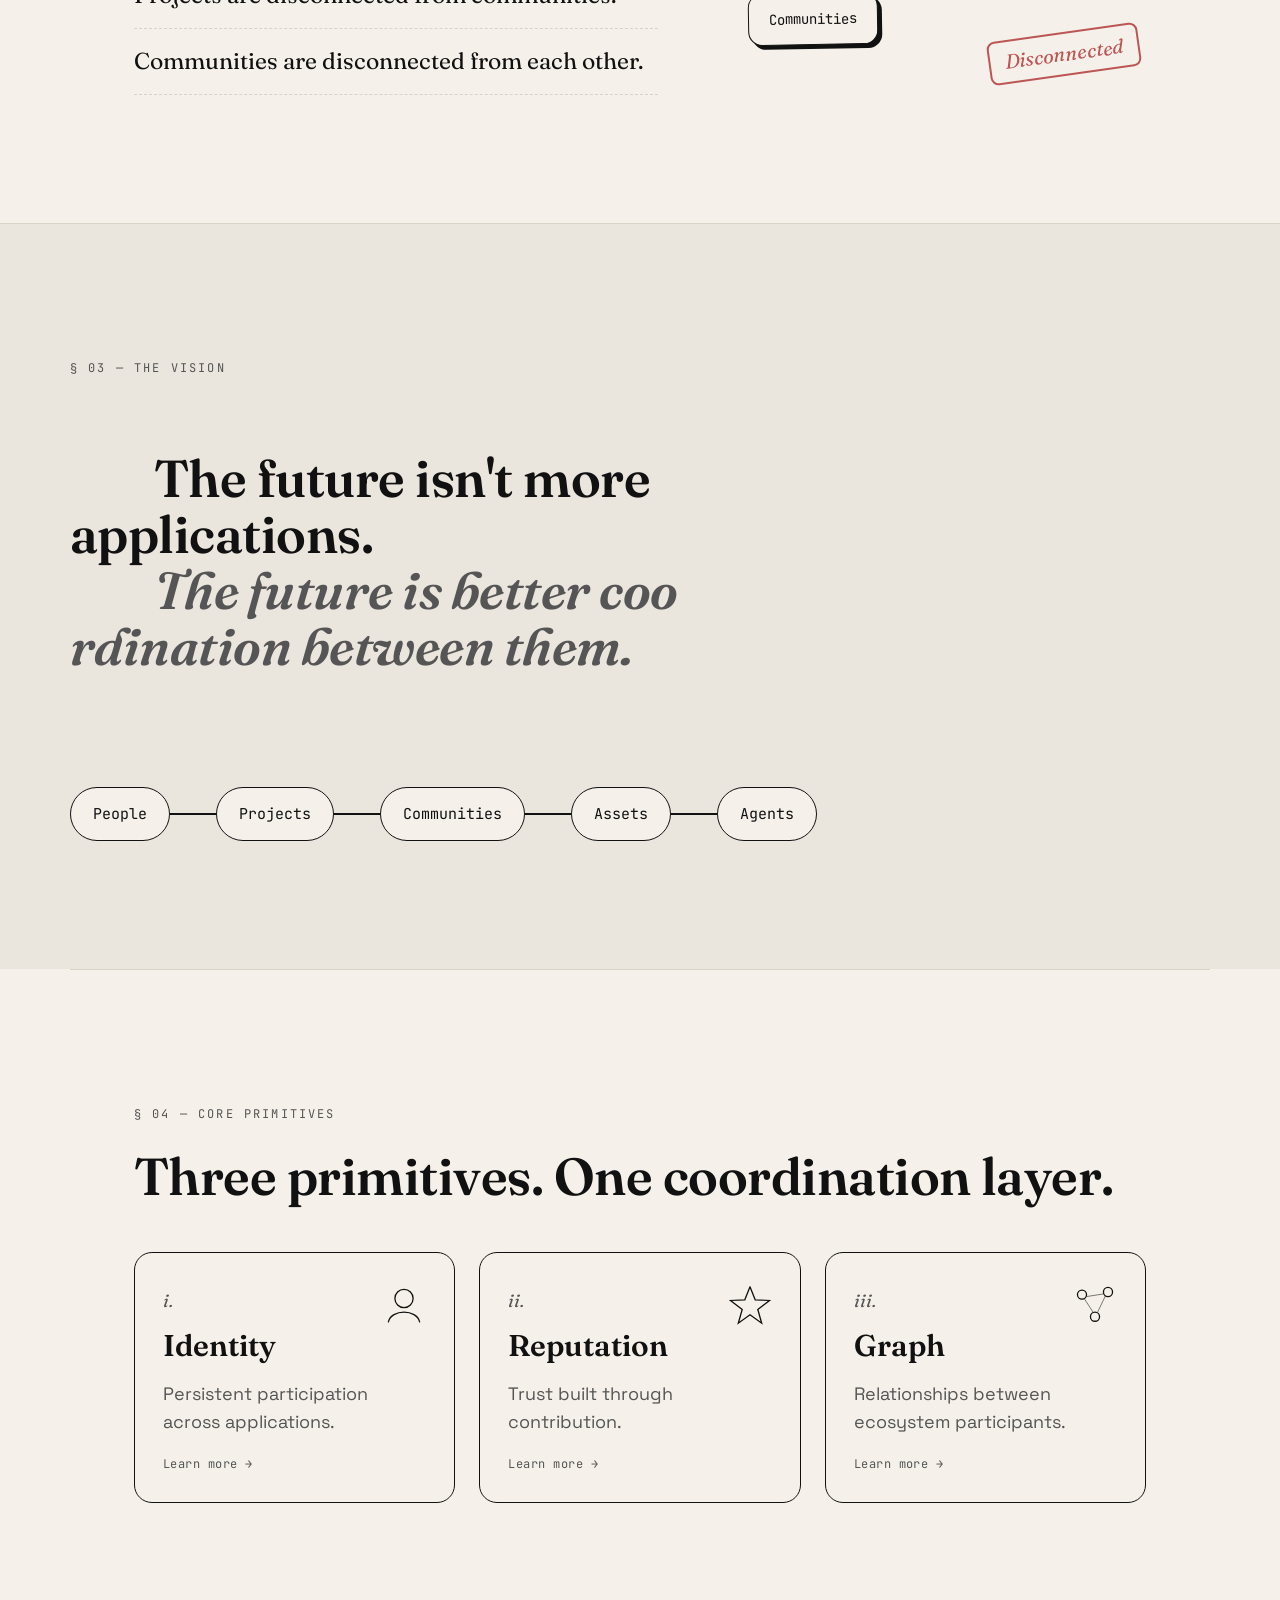
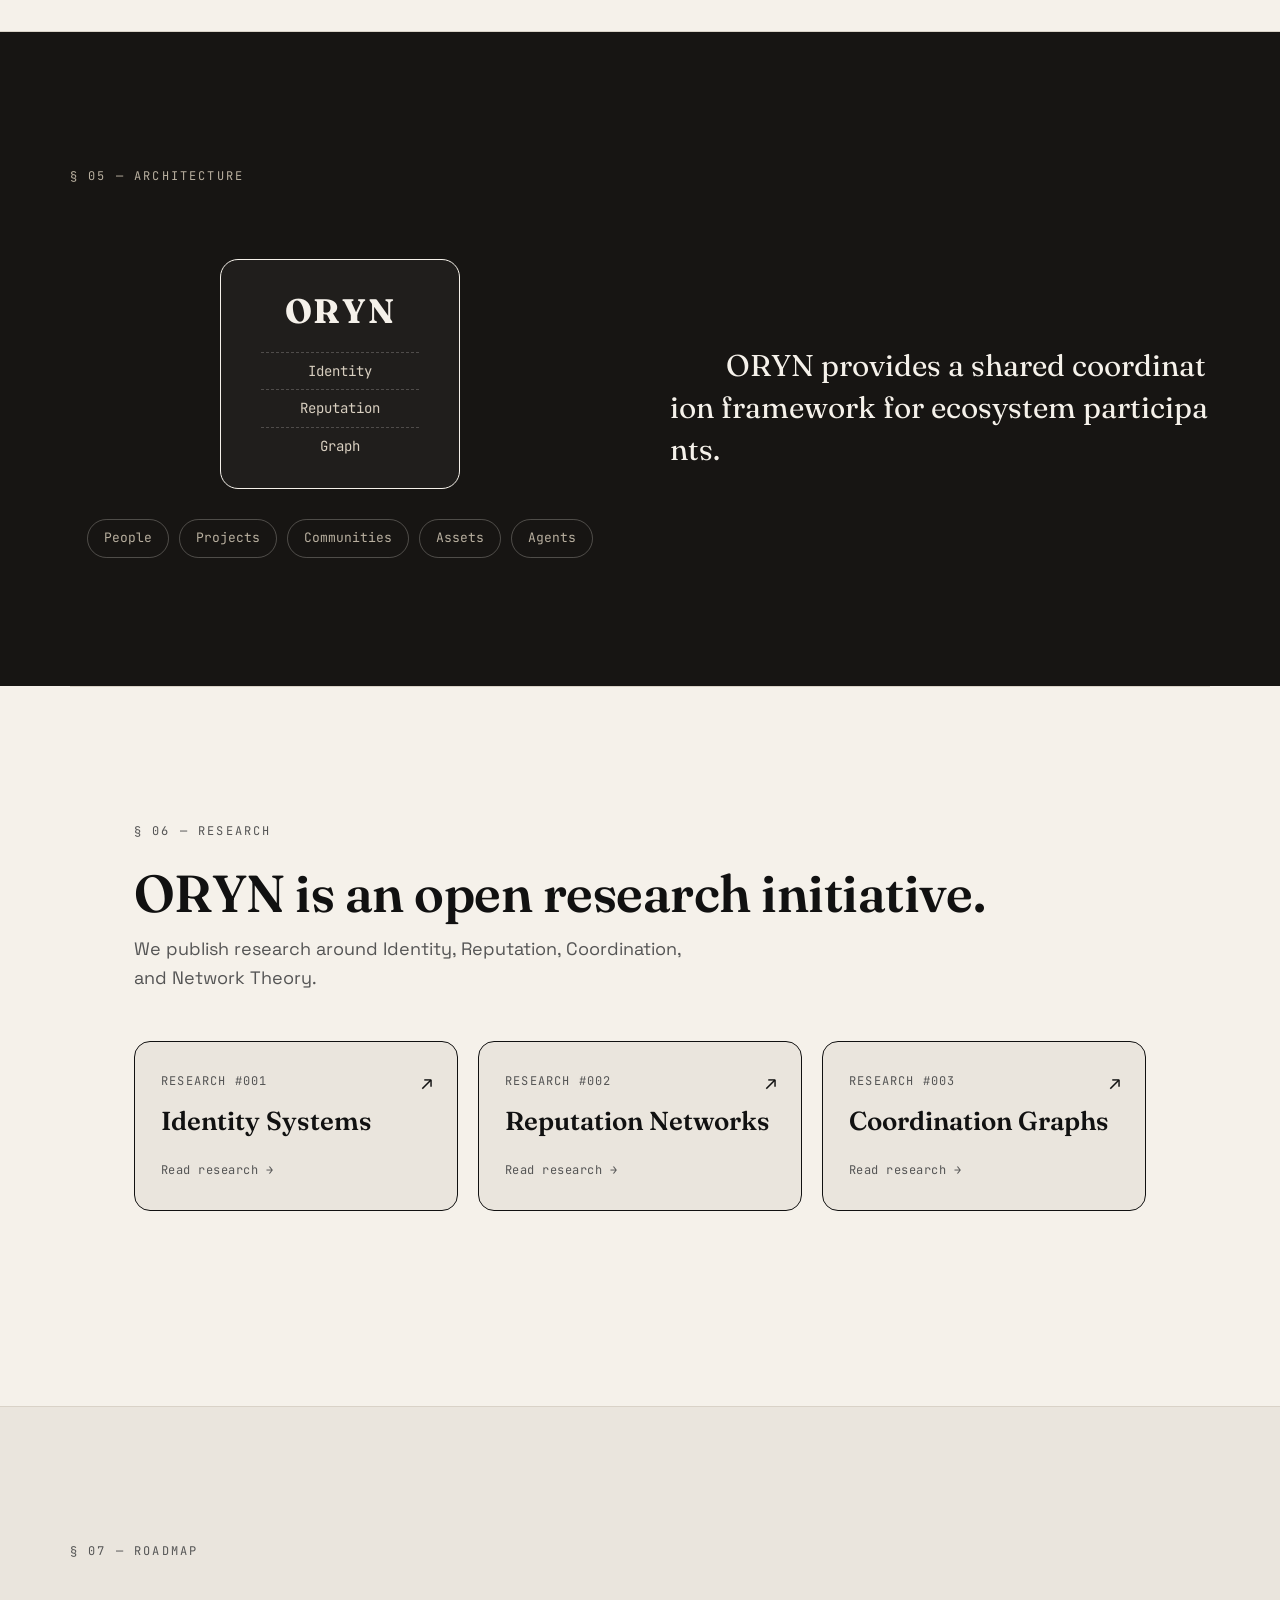
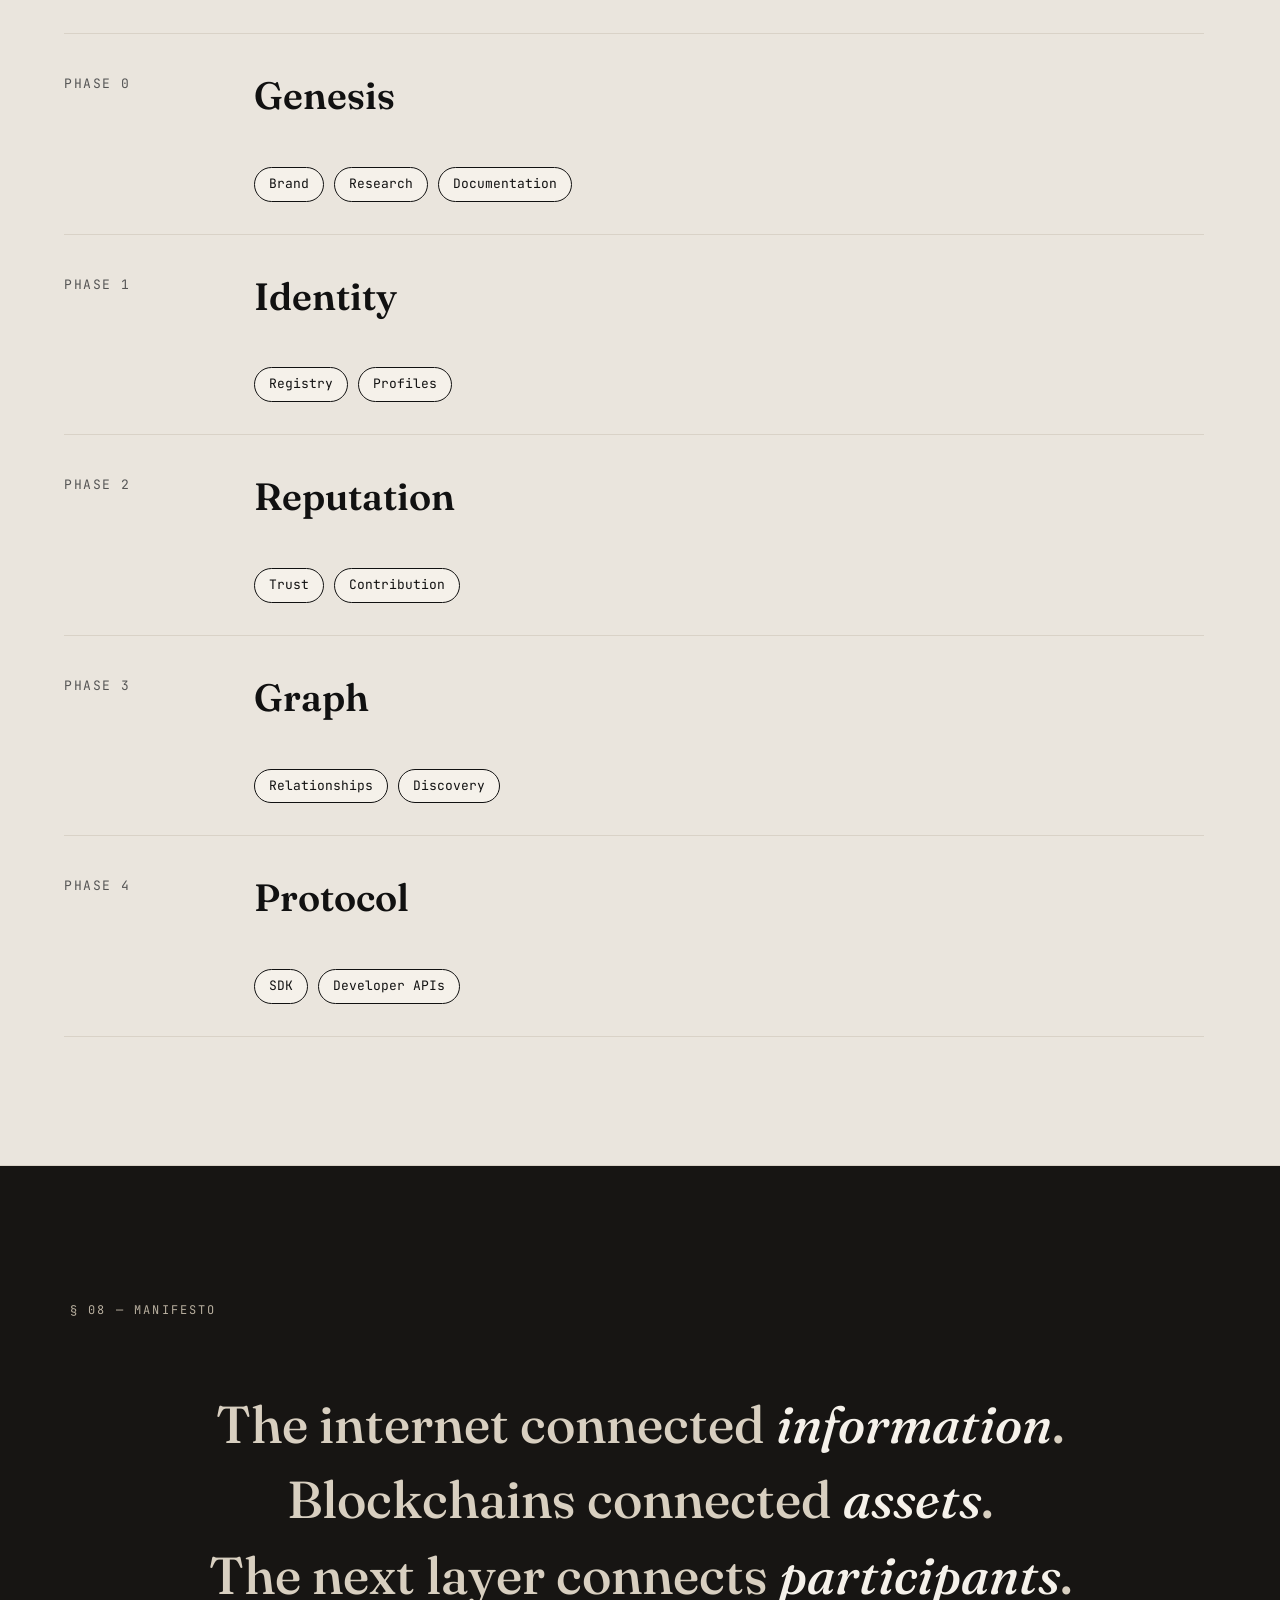
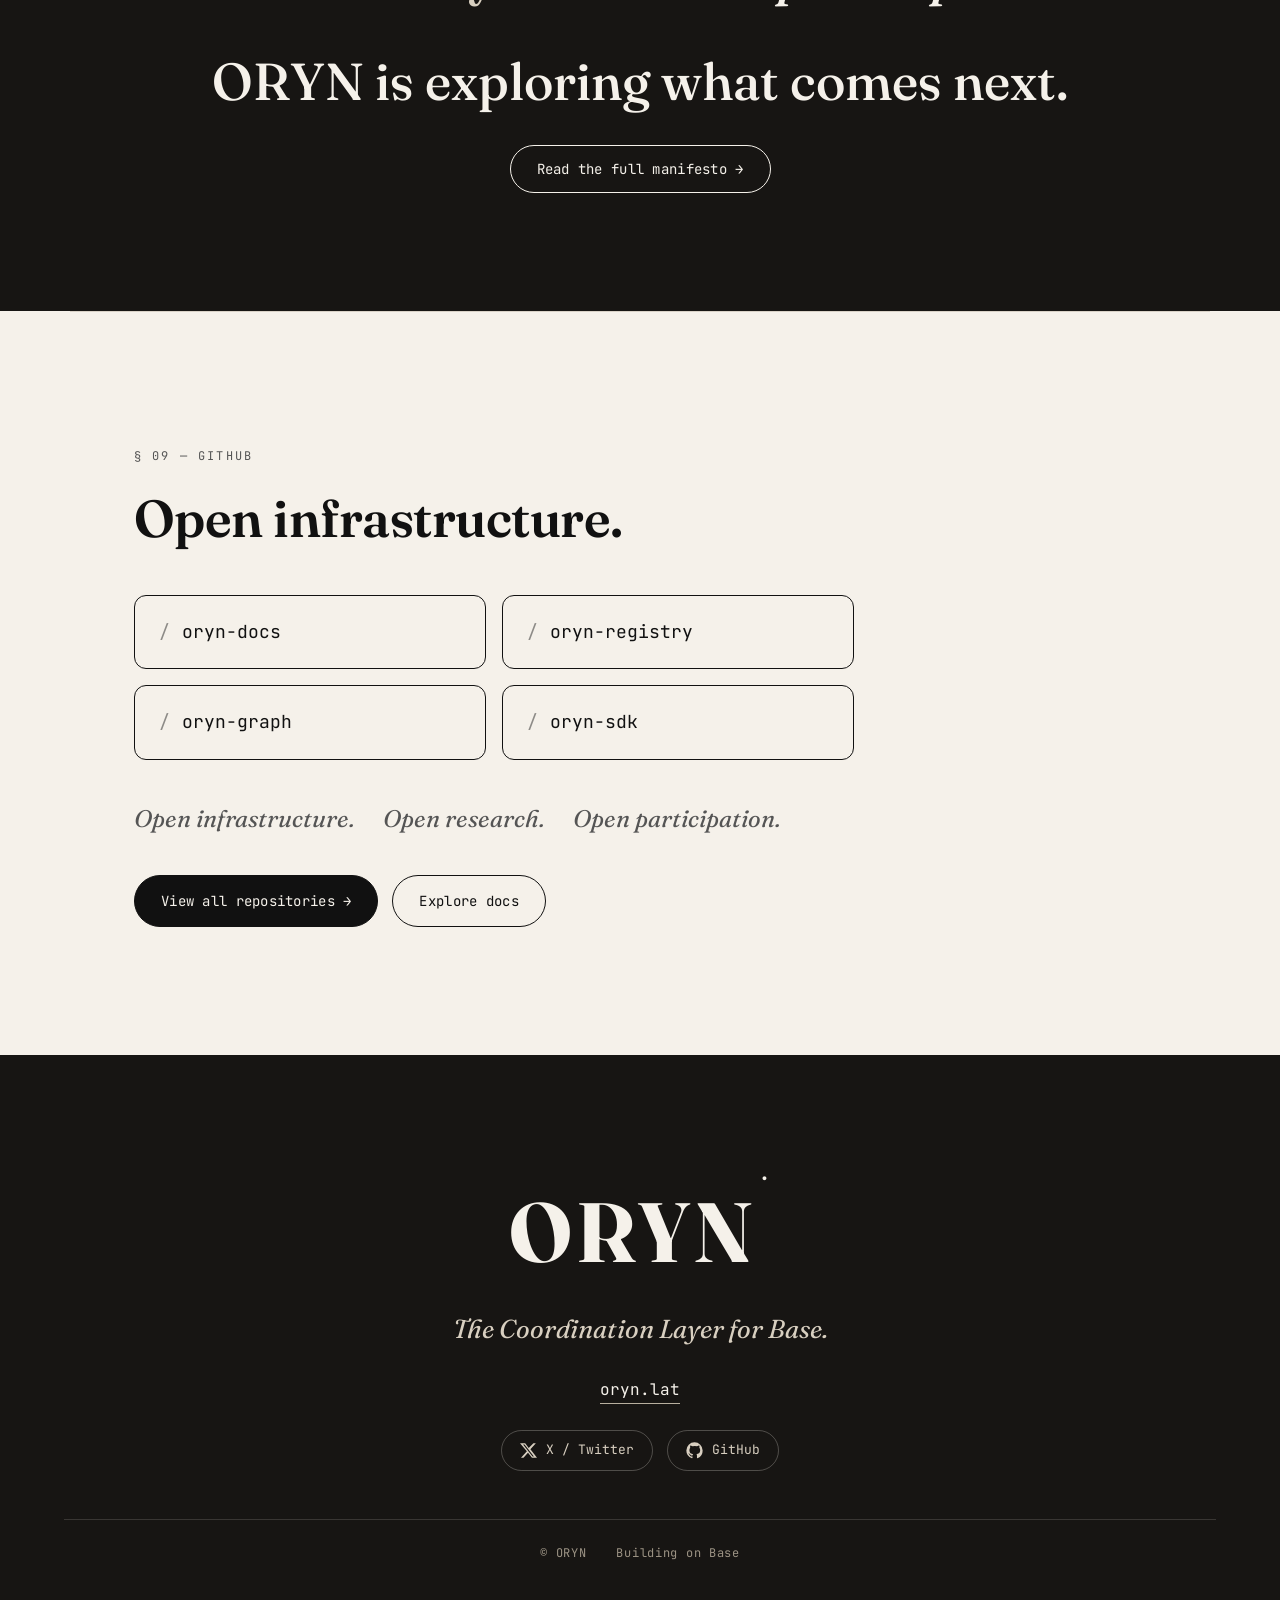
==== commit dbebdc29: "feat: favicon, OG/Twitter meta, OG image, and X/GitHub social links Co-Authored-By: Claude Opus 4.8 " ====
--- a/index.html
+++ b/index.html
@@ -8,6 +8,24 @@
 <link rel="preconnect" href="https://fonts.googleapis.com" />
 <link rel="preconnect" href="https://fonts.gstatic.com" crossorigin />
 <link href="https://fonts.googleapis.com/css2?family=Fraunces:opsz,wght@9..144,400;9..144,500;9..144,600;9..144,700&family=Space+Grotesk:wght@400;500;600&family=JetBrains+Mono:wght@400;500&display=swap" rel="stylesheet" />
+<link rel="icon" type="image/svg+xml" href="assets/favicon.svg" />
+<link rel="apple-touch-icon" href="assets/favicon.svg" />
+<link rel="canonical" href="https://oryn.lat/" />
+<meta name="theme-color" content="#F5F1EA" />
+<meta property="og:type" content="website" />
+<meta property="og:site_name" content="ORYN" />
+<meta property="og:title" content="ORYN — The Coordination Layer for Base" />
+<meta property="og:description" content="ORYN is building a coordination layer for Base. Identity. Reputation. Coordination." />
+<meta property="og:url" content="https://oryn.lat/" />
+<meta property="og:image" content="https://oryn.lat/assets/og.png" />
+<meta property="og:image:width" content="1200" />
+<meta property="og:image:height" content="630" />
+<meta name="twitter:card" content="summary_large_image" />
+<meta name="twitter:site" content="@orynlat" />
+<meta name="twitter:creator" content="@orynlat" />
+<meta name="twitter:title" content="ORYN — The Coordination Layer for Base" />
+<meta name="twitter:description" content="ORYN is building a coordination layer for Base. Identity. Reputation. Coordination." />
+<meta name="twitter:image" content="https://oryn.lat/assets/og.png" />
 <link rel="stylesheet" href="styles.css" />
 </head>
 <body>
@@ -310,6 +328,10 @@
   <div class="footer__brand">ORYN<span class="nav__dot">●</span></div>
   <p class="footer__tag">The Coordination Layer for Base.</p>
   <a href="https://oryn.lat" class="footer__url">oryn.lat</a>
+  <div class="footer__social">
+    <a class="social" href="https://x.com/orynlat" target="_blank" rel="noopener" aria-label="ORYN on X"><svg viewBox="0 0 24 24" fill="currentColor" aria-hidden="true"><path d="M18.9 1.6h3.5l-7.7 8.8L24 22.4h-7.1l-5.6-7.3-6.4 7.3H1.4l8.3-9.4L0 1.6h7.3l5 6.7 6.6-6.7Zm-1.2 18.7h1.9L6.4 3.6H4.3l13.4 16.7Z"/></svg><span>X / Twitter</span></a>
+    <a class="social" href="https://github.com/Orynlat/Oryn" target="_blank" rel="noopener" aria-label="ORYN on GitHub"><svg viewBox="0 0 24 24" fill="currentColor" aria-hidden="true"><path d="M12 .5A11.5 11.5 0 0 0 .5 12a11.5 11.5 0 0 0 7.9 10.9c.6.1.8-.3.8-.6v-2c-3.2.7-3.9-1.5-3.9-1.5-.5-1.3-1.3-1.7-1.3-1.7-1.1-.7.1-.7.1-.7 1.2.1 1.8 1.2 1.8 1.2 1 1.8 2.8 1.3 3.5 1 .1-.8.4-1.3.7-1.6-2.6-.3-5.3-1.3-5.3-5.8 0-1.3.5-2.3 1.2-3.1-.1-.3-.5-1.6.1-3.2 0 0 1-.3 3.3 1.2a11.4 11.4 0 0 1 6 0c2.3-1.5 3.3-1.2 3.3-1.2.6 1.6.2 2.9.1 3.2.8.8 1.2 1.8 1.2 3.1 0 4.5-2.7 5.5-5.3 5.8.4.3.8 1 .8 2.1v3.2c0 .3.2.7.8.6A11.5 11.5 0 0 0 23.5 12 11.5 11.5 0 0 0 12 .5Z"/></svg><span>GitHub</span></a>
+  </div>
   <div class="footer__meta">
     <span>© ORYN</span>
     <span>Building on Base</span>
--- a/styles.css
+++ b/styles.css
@@ -363,6 +363,15 @@
   padding-bottom:3px; transition:color .2s, border-color .2s;
 }
 .footer__url:hover{ color:#fff; border-color:#fff; }
+.footer__social{ display:flex; gap:14px; justify-content:center; margin-top:26px; flex-wrap:wrap; }
+.social{
+  display:inline-flex; align-items:center; gap:9px;
+  font-family:var(--mono); font-size:13px; color:#d8cfc0;
+  border:1px solid rgba(245,241,234,.25); border-radius:999px; padding:9px 18px;
+  transition:background .2s, color .2s, border-color .2s, transform .15s;
+}
+.social:hover{ background:var(--bg); color:var(--paper-dark); border-color:var(--bg); transform:translateY(-2px); }
+.social svg{ display:block; width:17px; height:17px; }
 .footer__meta{
   display:flex; justify-content:center; gap:30px; flex-wrap:wrap;
   margin-top:48px; padding-top:24px; border-top:1px solid rgba(245,241,234,.15);
